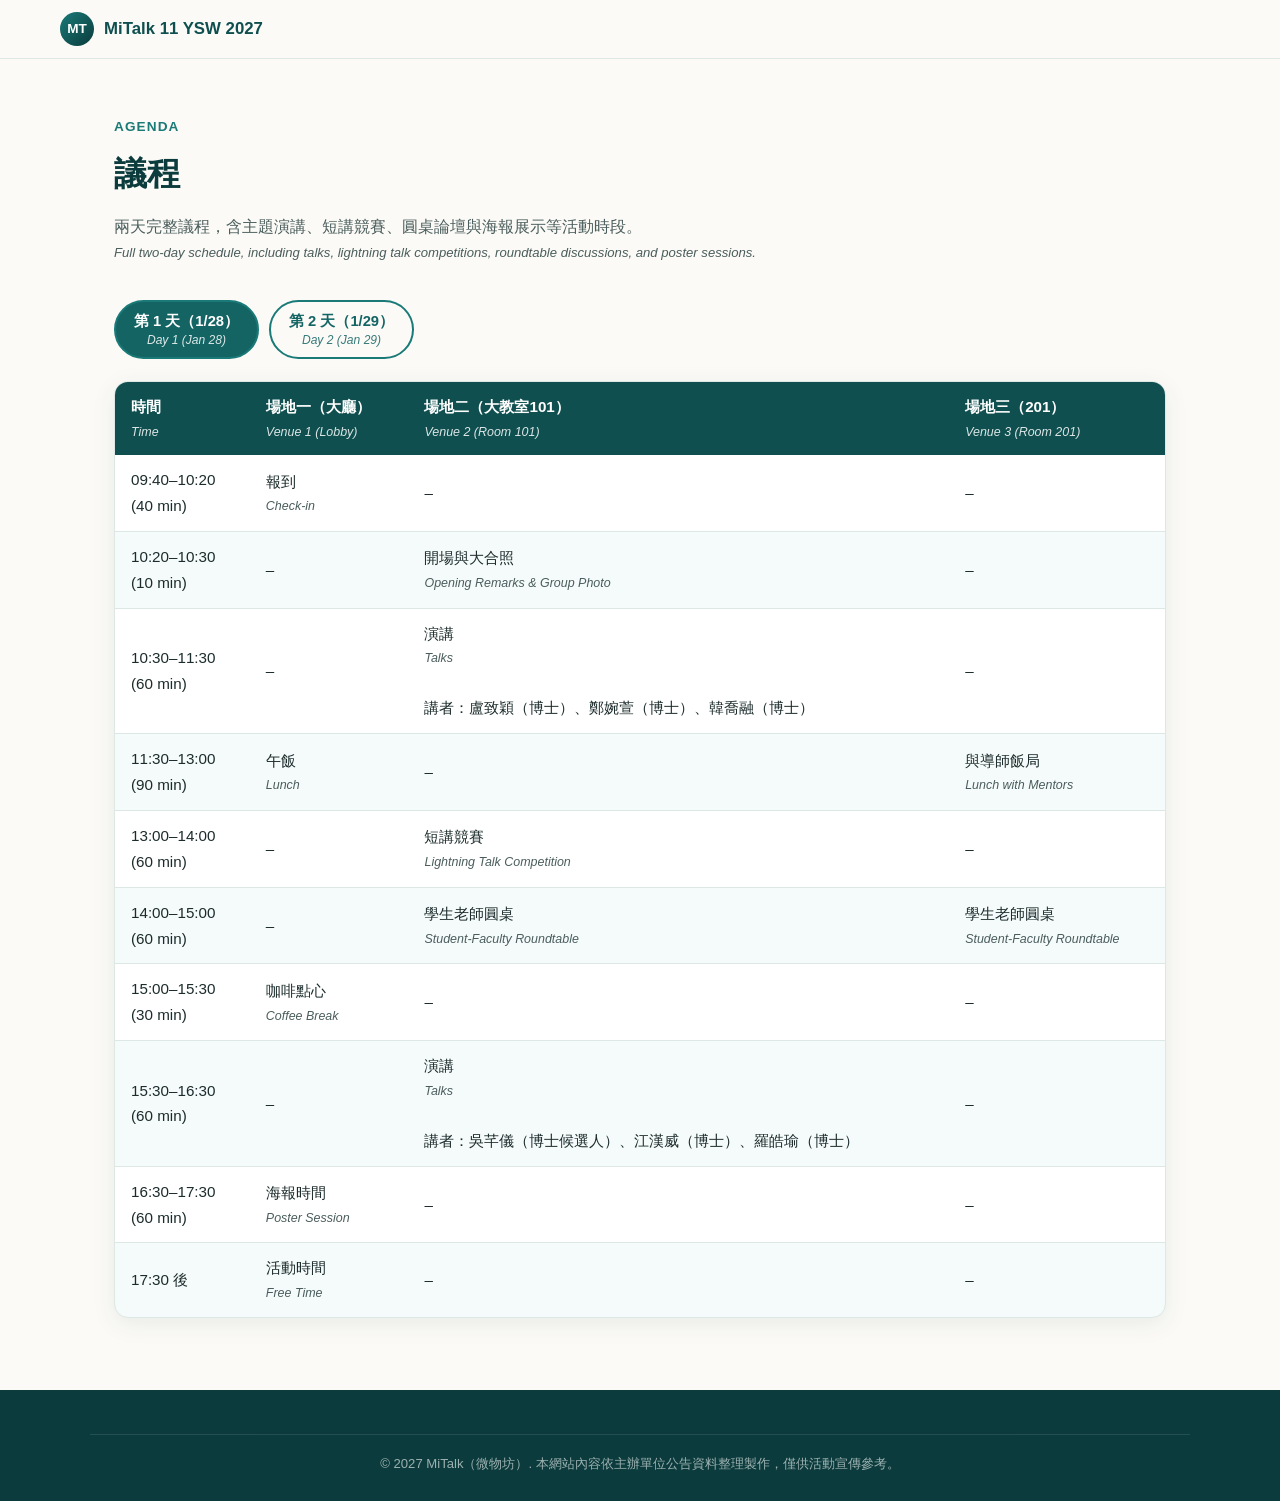
==== agenda.html @ 575a6c72 "Add files via upload" ====
<!DOCTYPE html>
<html lang="zh-Hant">
<head>
<meta charset="UTF-8">
<meta name="viewport" content="width=device-width, initial-scale=1.0">
<title>議程｜2027 MiTalk 11 Young Scientist Workshop</title>
<meta name="description" content="MiTalk 11 Young Scientist Workshop 完整議程，2027.01.28–01.29 於國立臺灣大學博雅教學館舉辦。">
<link rel="stylesheet" href="style.css">
</head>
<body>

<header class="site-header">
  <div class="nav-wrap">
    <a href="index.html" class="brand">
      <span class="logo-dot">MT</span>
      <span>MiTalk 11 <br style="display:none">YSW 2027</span>
    </a>
    <!-- 網站正式公開後再取消註解，恢復這個返回首頁按鈕 -->
    <!-- <a href="index.html" class="btn btn-outline-teal" style="padding:8px 16px; font-size:0.88rem;">← 返回首頁</a> -->
  </div>
</header>

<section id="agenda" style="padding-top:56px;">
  <div class="container">
    <div class="section-head">
      <span class="section-tag">Agenda</span>
      <h2>議程</h2>
      <p>兩天完整議程，含主題演講、短講競賽、圓桌論壇與海報展示等活動時段。<span class="en">Full two-day schedule, including talks, lightning talk competitions, roundtable discussions, and poster sessions.</span></p>
    </div>

    <div class="tabs" role="tablist">
      <button class="tab-btn active" data-tab="day1">第 1 天（1/28）<span class="en">Day 1 (Jan 28)</span></button>
      <button class="tab-btn" data-tab="day2">第 2 天（1/29）<span class="en">Day 2 (Jan 29)</span></button>
    </div>

    <div class="tab-panel active" id="day1">
      <div class="table-wrap">
        <table>
          <thead><tr><th>時間<span class="en">Time</span></th><th>場地一（大廳）<span class="en">Venue 1 (Lobby)</span></th><th>場地二（大教室101）<span class="en">Venue 2 (Room 101)</span></th><th>場地三（201）<span class="en">Venue 3 (Room 201)</span></th></tr></thead>
          <tbody>
            <tr><td>09:40–10:20<br>(40 min)</td><td>報到<span class="en">Check-in</span></td><td>–</td><td>–</td></tr>
            <tr><td>10:20–10:30<br>(10 min)</td><td>–</td><td>開場與大合照<span class="en">Opening Remarks &amp; Group Photo</span></td><td>–</td></tr>
            <tr><td>10:30–11:30<br>(60 min)</td><td>–</td><td>演講<span class="en">Talks</span><br>講者：盧致穎（博士）、鄭婉萱（博士）、韓喬融（博士）</td><td>–</td></tr>
            <tr><td>11:30–13:00<br>(90 min)</td><td>午飯<span class="en">Lunch</span></td><td>–</td><td>與導師飯局<span class="en">Lunch with Mentors</span></td></tr>
            <tr><td>13:00–14:00<br>(60 min)</td><td>–</td><td>短講競賽<span class="en">Lightning Talk Competition</span></td><td>–</td></tr>
            <tr><td>14:00–15:00<br>(60 min)</td><td>–</td><td>學生老師圓桌<span class="en">Student-Faculty Roundtable</span></td><td>學生老師圓桌<span class="en">Student-Faculty Roundtable</span></td></tr>
            <tr><td>15:00–15:30<br>(30 min)</td><td>咖啡點心<span class="en">Coffee Break</span></td><td>–</td><td>–</td></tr>
            <tr><td>15:30–16:30<br>(60 min)</td><td>–</td><td>演講<span class="en">Talks</span><br>講者：吳芊儀（博士候選人）、江漢威（博士）、羅皓瑜（博士）</td><td>–</td></tr>
            <tr><td>16:30–17:30<br>(60 min)</td><td>海報時間<span class="en">Poster Session</span></td><td>–</td><td>–</td></tr>
            <tr><td>17:30 後</td><td>活動時間<span class="en">Free Time</span></td><td>–</td><td>–</td></tr>
          </tbody>
        </table>
      </div>
    </div>

    <div class="tab-panel" id="day2">
      <div class="table-wrap">
        <table>
          <thead><tr><th>時間<span class="en">Time</span></th><th>場地一（大廳）<span class="en">Venue 1 (Lobby)</span></th><th>場地二（大教室101）<span class="en">Venue 2 (Room 101)</span></th><th>場地三（201）<span class="en">Venue 3 (Room 201)</span></th></tr></thead>
          <tbody>
            <tr><td>09:30–10:00<br>(30 min)</td><td>報到<span class="en">Check-in</span></td><td>–</td><td>–</td></tr>
            <tr><td>10:00–11:00<br>(60 min)</td><td>–</td><td>演講<span class="en">Talks</span><br>講者：張珊齊（博士）、劉姿延（博士）、謝侑穎（博士）</td><td>–</td></tr>
            <tr><td>11:00–11:30<br>(30 min)</td><td>咖啡點心<span class="en">Coffee Break</span></td><td>–</td><td>–</td></tr>
            <tr><td>11:30–12:30<br>(60 min)</td><td>–</td><td>短講競賽<span class="en">Lightning Talk Competition</span></td><td>–</td></tr>
            <tr><td>12:30–13:30<br>(60 min)</td><td>午飯<span class="en">Lunch</span></td><td>–</td><td>–</td></tr>
            <tr><td>13:30–14:30<br>(60 min)</td><td>–</td><td>演講<span class="en">Talks</span><br>講者：曾宇霈（博士候選人）、簡思音（博士候選人）、陳韋廷（博士）</td><td>–</td></tr>
            <tr><td>14:30–15:30<br>(60 min)</td><td>海報時間<span class="en">Poster Session</span></td><td>–</td><td>–</td></tr>
            <tr><td>15:30–16:00<br>(30 min)</td><td>咖啡點心<span class="en">Coffee Break</span></td><td>–</td><td>–</td></tr>
            <tr><td>16:00–16:30<br>(30 min)</td><td>–</td><td>學生主持沙龍<span class="en">Student-Led Salon</span></td><td>–</td></tr>
            <tr><td>16:30–16:45<br>(15 min)</td><td>–</td><td>頒獎典禮與閉幕式<span class="en">Awards Ceremony &amp; Closing</span></td><td>–</td></tr>
          </tbody>
        </table>
      </div>
    </div>
  </div>
</section>

<footer>
  <div class="container footer-bottom">
    © 2027 MiTalk（微物坊）. 本網站內容依主辦單位公告資料整理製作，僅供活動宣傳參考。
  </div>
</footer>

<script src="script.js"></script>
</body>
</html>
---- style.css ----
:root {
  --teal-900: #0b3b3c;
  --teal-800: #0f4f4f;
  --teal-700: #146464;
  --teal-600: #1a7a78;
  --teal-500: #219a92;
  --teal-100: #e3f4f1;
  --amber-500: #e0a72e;
  --amber-600: #c8891a;
  --ink: #1c2b2b;
  --ink-soft: #4a5d5c;
  --paper: #fbfaf6;
  --card: #ffffff;
  --line: #dde7e4;
  --radius: 14px;
  --shadow: 0 6px 24px rgba(11, 59, 60, 0.08);
  --shadow-lg: 0 16px 40px rgba(11, 59, 60, 0.14);
}

* { box-sizing: border-box; }

html { scroll-behavior: smooth; }

body {
  margin: 0;
  font-family: "Noto Sans TC", "PingFang TC", "Microsoft JhengHei", -apple-system, BlinkMacSystemFont, sans-serif;
  color: var(--ink);
  background: var(--paper);
  line-height: 1.7;
}

img { max-width: 100%; display: block; }

a { color: inherit; }

.container {
  max-width: 1100px;
  margin: 0 auto;
  padding: 0 24px;
}

/* ---------- Header / Nav ---------- */
.site-header {
  position: sticky;
  top: 0;
  z-index: 100;
  background: rgba(251, 250, 246, 0.92);
  backdrop-filter: blur(8px);
  border-bottom: 1px solid var(--line);
}

.nav-wrap {
  max-width: 1200px;
  margin: 0 auto;
  padding: 12px 20px;
  display: flex;
  align-items: center;
  justify-content: space-between;
  gap: 16px;
}

.brand {
  display: flex;
  align-items: center;
  gap: 10px;
  font-weight: 700;
  font-size: 1.05rem;
  color: var(--teal-800);
  text-decoration: none;
  white-space: nowrap;
}

.brand .logo-dot {
  width: 34px;
  height: 34px;
  border-radius: 50%;
  background: linear-gradient(135deg, var(--teal-600), var(--teal-900));
  display: flex;
  align-items: center;
  justify-content: center;
  color: #fff;
  font-size: 0.85rem;
  font-weight: 800;
  flex-shrink: 0;
}

.nav-links {
  list-style: none;
  display: flex;
  flex-wrap: wrap;
  gap: 4px;
  margin: 0;
  padding: 0;
  font-size: 0.92rem;
}

.nav-links a {
  display: inline-block;
  padding: 8px 12px;
  border-radius: 8px;
  text-decoration: none;
  color: var(--ink-soft);
  font-weight: 500;
  transition: background 0.15s, color 0.15s;
}

.nav-links a:hover,
.nav-links a.active {
  background: var(--teal-100);
  color: var(--teal-800);
}

.nav-toggle {
  display: none;
  background: none;
  border: 1px solid var(--line);
  border-radius: 8px;
  padding: 8px 10px;
  cursor: pointer;
}

/* ---------- Hero ---------- */
.hero {
  background:
    radial-gradient(1200px 500px at 15% -10%, rgba(33, 154, 146, 0.25), transparent 60%),
    linear-gradient(160deg, var(--teal-900), var(--teal-700) 60%, var(--teal-600));
  color: #fff;
  padding: 76px 0 60px;
}

.hero-inner {
  max-width: 1100px;
  margin: 0 auto;
  padding: 0 24px;
}

.eyebrow {
  display: inline-block;
  background: rgba(255, 255, 255, 0.14);
  border: 1px solid rgba(255, 255, 255, 0.3);
  padding: 6px 14px;
  border-radius: 999px;
  font-size: 0.82rem;
  letter-spacing: 0.03em;
  margin-bottom: 18px;
}

.hero h1 {
  font-size: clamp(2rem, 4.2vw, 3.1rem);
  margin: 0 0 10px;
  line-height: 1.25;
  font-weight: 800;
}

.hero .subtitle {
  font-size: 1.15rem;
  opacity: 0.92;
  margin: 0 0 28px;
  max-width: 640px;
}

.hero-meta {
  display: flex;
  flex-wrap: wrap;
  gap: 14px;
  margin-bottom: 30px;
}

.meta-pill {
  display: flex;
  align-items: center;
  gap: 8px;
  background: rgba(255, 255, 255, 0.1);
  border: 1px solid rgba(255, 255, 255, 0.22);
  padding: 10px 16px;
  border-radius: 10px;
  font-size: 0.92rem;
}

.meta-pill b { font-weight: 700; }

.hero-cta {
  display: flex;
  flex-wrap: wrap;
  gap: 14px;
}

.btn {
  display: inline-flex;
  align-items: center;
  gap: 8px;
  padding: 12px 22px;
  border-radius: 10px;
  font-weight: 700;
  font-size: 0.96rem;
  text-decoration: none;
  border: 2px solid transparent;
  cursor: pointer;
  transition: transform 0.15s, box-shadow 0.15s, background 0.15s;
}

.btn:hover { transform: translateY(-2px); }

.btn-primary {
  background: var(--amber-500);
  color: var(--teal-900);
  box-shadow: 0 8px 20px rgba(224, 167, 46, 0.35);
}

.btn-primary:hover { background: var(--amber-600); }

.btn-ghost {
  background: transparent;
  border-color: rgba(255, 255, 255, 0.5);
  color: #fff;
}

.btn-ghost:hover { background: rgba(255, 255, 255, 0.12); }

.btn-outline-teal {
  background: transparent;
  border-color: var(--teal-600);
  color: var(--teal-700);
}

.btn-outline-teal:hover { background: var(--teal-100); }

/* ---------- Sections ---------- */
section { padding: 72px 0; }

section.alt { background: var(--teal-100); }

.section-head {
  margin-bottom: 36px;
  max-width: 720px;
}

.section-tag {
  color: var(--teal-600);
  font-weight: 700;
  font-size: 0.85rem;
  letter-spacing: 0.08em;
  text-transform: uppercase;
  margin-bottom: 8px;
  display: block;
}

.section-head h2 {
  font-size: clamp(1.5rem, 2.6vw, 2.1rem);
  margin: 0 0 10px;
  color: var(--teal-900);
}

.section-head p {
  color: var(--ink-soft);
  margin: 0;
}

/* ---------- Cards / Grid ---------- */
.grid {
  display: grid;
  gap: 20px;
}

.grid-3 { grid-template-columns: repeat(3, 1fr); }
.grid-2 { grid-template-columns: repeat(2, 1fr); }

@media (max-width: 860px) {
  .grid-3, .grid-2 { grid-template-columns: 1fr; }
}

.card {
  background: var(--card);
  border: 1px solid var(--line);
  border-radius: var(--radius);
  padding: 24px;
  box-shadow: var(--shadow);
}

.card h3 {
  margin: 0 0 10px;
  color: var(--teal-800);
  font-size: 1.1rem;
}

.overview-card {
  padding: 36px;
}

.overview-card h3 {
  font-size: 1.5rem;
  margin-bottom: 16px;
}

.overview-card .day-tag {
  font-size: 0.95rem;
  padding: 6px 16px;
  margin-bottom: 18px;
}

.overview-card ul {
  font-size: 1.15rem;
  line-height: 1.9;
  padding-left: 22px;
}

.overview-card ul li {
  margin-bottom: 10px;
}

.card .day-tag {
  display: inline-block;
  background: var(--teal-800);
  color: #fff;
  font-size: 0.78rem;
  font-weight: 700;
  padding: 4px 10px;
  border-radius: 999px;
  margin-bottom: 12px;
}

.card ul { margin: 0; padding-left: 18px; color: var(--ink-soft); }
.card ul li { margin-bottom: 6px; }

/* ---------- Table ---------- */
.table-wrap {
  overflow-x: auto;
  background: var(--card);
  border: 1px solid var(--line);
  border-radius: var(--radius);
  box-shadow: var(--shadow);
}

table {
  width: 100%;
  border-collapse: collapse;
  font-size: 0.95rem;
  min-width: 480px;
}

thead th {
  background: var(--teal-800);
  color: #fff;
  text-align: left;
  padding: 12px 16px;
  font-weight: 700;
  white-space: nowrap;
}

tbody td {
  padding: 12px 16px;
  border-bottom: 1px solid var(--line);
  color: var(--ink);
}

tbody tr:last-child td { border-bottom: none; }

tbody tr:nth-child(even) { background: rgba(33, 154, 146, 0.045); }

/* ---------- Agenda tabs ---------- */
.tabs {
  display: flex;
  gap: 10px;
  flex-wrap: wrap;
  margin-bottom: 22px;
}

.tab-btn {
  padding: 10px 18px;
  border-radius: 999px;
  border: 2px solid var(--teal-600);
  background: transparent;
  color: var(--teal-700);
  font-weight: 700;
  cursor: pointer;
  font-size: 0.92rem;
}

.tab-btn.active {
  background: var(--teal-700);
  color: #fff;
}

.tab-panel { display: none; }
.tab-panel.active { display: block; }

/* ---------- Speakers ---------- */
.speaker-group { margin-bottom: 34px; }

.speaker-group h3 {
  color: var(--teal-700);
  border-left: 4px solid var(--amber-500);
  padding-left: 12px;
  margin-bottom: 20px;
  font-size: 1.25rem;
}

#speakers .grid-2 {
  gap: 24px;
}

.speaker-card {
  background: var(--card);
  border: 1px solid var(--line);
  border-radius: 14px;
  padding: 22px 24px;
  display: flex;
  gap: 20px;
  align-items: center;
  box-shadow: var(--shadow);
}

.speaker-avatar {
  width: 96px;
  height: 96px;
  border-radius: 50%;
  background: linear-gradient(135deg, var(--teal-500), var(--teal-800));
  color: #fff;
  display: flex;
  align-items: center;
  justify-content: center;
  font-weight: 800;
  font-size: 1.6rem;
  flex-shrink: 0;
  overflow: hidden;
}

.speaker-avatar img {
  width: 100%;
  height: 100%;
  object-fit: cover;
}

.speaker-name { font-weight: 700; color: var(--teal-900); font-size: 1.25rem; }
.speaker-role { font-size: 1.05rem; color: var(--ink-soft); margin-top: 4px; }

.en {
  display: block;
  font-size: 0.82em;
  font-style: italic;
  color: var(--ink-soft);
  font-weight: 400;
  margin-top: 2px;
}

th .en, .btn .en, .day-tag .en, .tab-btn .en {
  color: inherit;
  opacity: 0.85;
}

.note-box {
  background: #fff7e6;
  border: 1px solid #f0d68a;
  color: #6b5310;
  padding: 14px 18px;
  border-radius: 10px;
  font-size: 0.9rem;
  margin-top: 18px;
}

/* ---------- Location ---------- */
.map-embed {
  border-radius: var(--radius);
  overflow: hidden;
  border: 1px solid var(--line);
  box-shadow: var(--shadow);
  aspect-ratio: 16/10;
}

.map-embed iframe { width: 100%; height: 100%; border: 0; }

.info-list {
  list-style: none;
  padding: 0;
  margin: 0;
}

.info-list li {
  display: flex;
  gap: 12px;
  padding: 12px 0;
  border-bottom: 1px solid var(--line);
}

.info-list li:last-child { border-bottom: none; }

.info-list .icon {
  color: var(--teal-600);
  font-weight: 800;
  flex-shrink: 0;
}

/* ---------- Contact org ---------- */
.org-card h4 {
  color: var(--teal-900);
  margin: 0 0 10px;
  font-size: 1rem;
}

.org-card ul { list-style: none; padding: 0; margin: 0; }

.org-card li {
  padding: 8px 0;
  border-bottom: 1px dashed var(--line);
  color: var(--ink-soft);
  font-size: 0.94rem;
}

.org-card li:last-child { border-bottom: none; }

.org-card li b { color: var(--ink); }

/* ---------- Sponsors ---------- */
.sponsor-card {
  text-align: center;
}

.sponsor-mark {
  width: 56px;
  height: 56px;
  margin: 0 auto 12px;
  border-radius: 12px;
  background: var(--teal-100);
  color: var(--teal-700);
  display: flex;
  align-items: center;
  justify-content: center;
  font-weight: 800;
  font-size: 1.2rem;
}

/* ---------- CTA banner ---------- */
.cta-banner {
  background: linear-gradient(135deg, var(--teal-800), var(--teal-600));
  color: #fff;
  border-radius: 20px;
  padding: 44px 36px;
  text-align: center;
}

.cta-banner h2 { margin: 0 0 12px; font-size: 1.7rem; }
.cta-banner p { margin: 0 0 24px; opacity: 0.9; max-width: 560px; margin-left: auto; margin-right: auto; }
.cta-banner .hero-cta { justify-content: center; }

/* ---------- Photos ---------- */
.photo-placeholder {
  aspect-ratio: 4/3;
  border-radius: 12px;
  background: linear-gradient(135deg, var(--teal-100), #fff);
  border: 1px dashed var(--teal-500);
  display: flex;
  align-items: center;
  justify-content: center;
  color: var(--teal-600);
  font-size: 0.85rem;
  text-align: center;
  padding: 10px;
}

/* ---------- Footer ---------- */
footer {
  background: var(--teal-900);
  color: rgba(255, 255, 255, 0.85);
  padding: 44px 0 26px;
  font-size: 0.9rem;
}

footer .footer-grid {
  display: grid;
  grid-template-columns: 2fr 1fr 1fr;
  gap: 30px;
  margin-bottom: 26px;
}

@media (max-width: 720px) {
  footer .footer-grid { grid-template-columns: 1fr; }
}

footer h4 {
  color: #fff;
  margin: 0 0 12px;
  font-size: 0.95rem;
}

footer ul { list-style: none; padding: 0; margin: 0; }
footer li { margin-bottom: 8px; }
footer a { text-decoration: none; opacity: 0.85; }
footer a:hover { opacity: 1; text-decoration: underline; }

.footer-bottom {
  border-top: 1px solid rgba(255, 255, 255, 0.15);
  padding-top: 18px;
  font-size: 0.82rem;
  opacity: 0.7;
  text-align: center;
}

/* ---------- Responsive nav ---------- */
@media (max-width: 980px) {
  .nav-toggle { display: inline-flex; }
  .nav-links {
    position: absolute;
    top: 100%;
    left: 0;
    right: 0;
    background: var(--paper);
    flex-direction: column;
    padding: 10px 20px 18px;
    border-bottom: 1px solid var(--line);
    display: none;
  }
  .nav-links.open { display: flex; }
  .nav-links a { width: 100%; }
}

.pill-list {
  display: flex;
  flex-wrap: wrap;
  gap: 10px;
  margin-top: 14px;
}

.pill {
  background: var(--teal-100);
  color: var(--teal-800);
  font-size: 0.85rem;
  font-weight: 600;
  padding: 6px 12px;
  border-radius: 999px;
}

.two-col {
  display: grid;
  grid-template-columns: 1.1fr 0.9fr;
  gap: 30px;
  align-items: start;
}

@media (max-width: 860px) {
  .two-col { grid-template-columns: 1fr; }
}
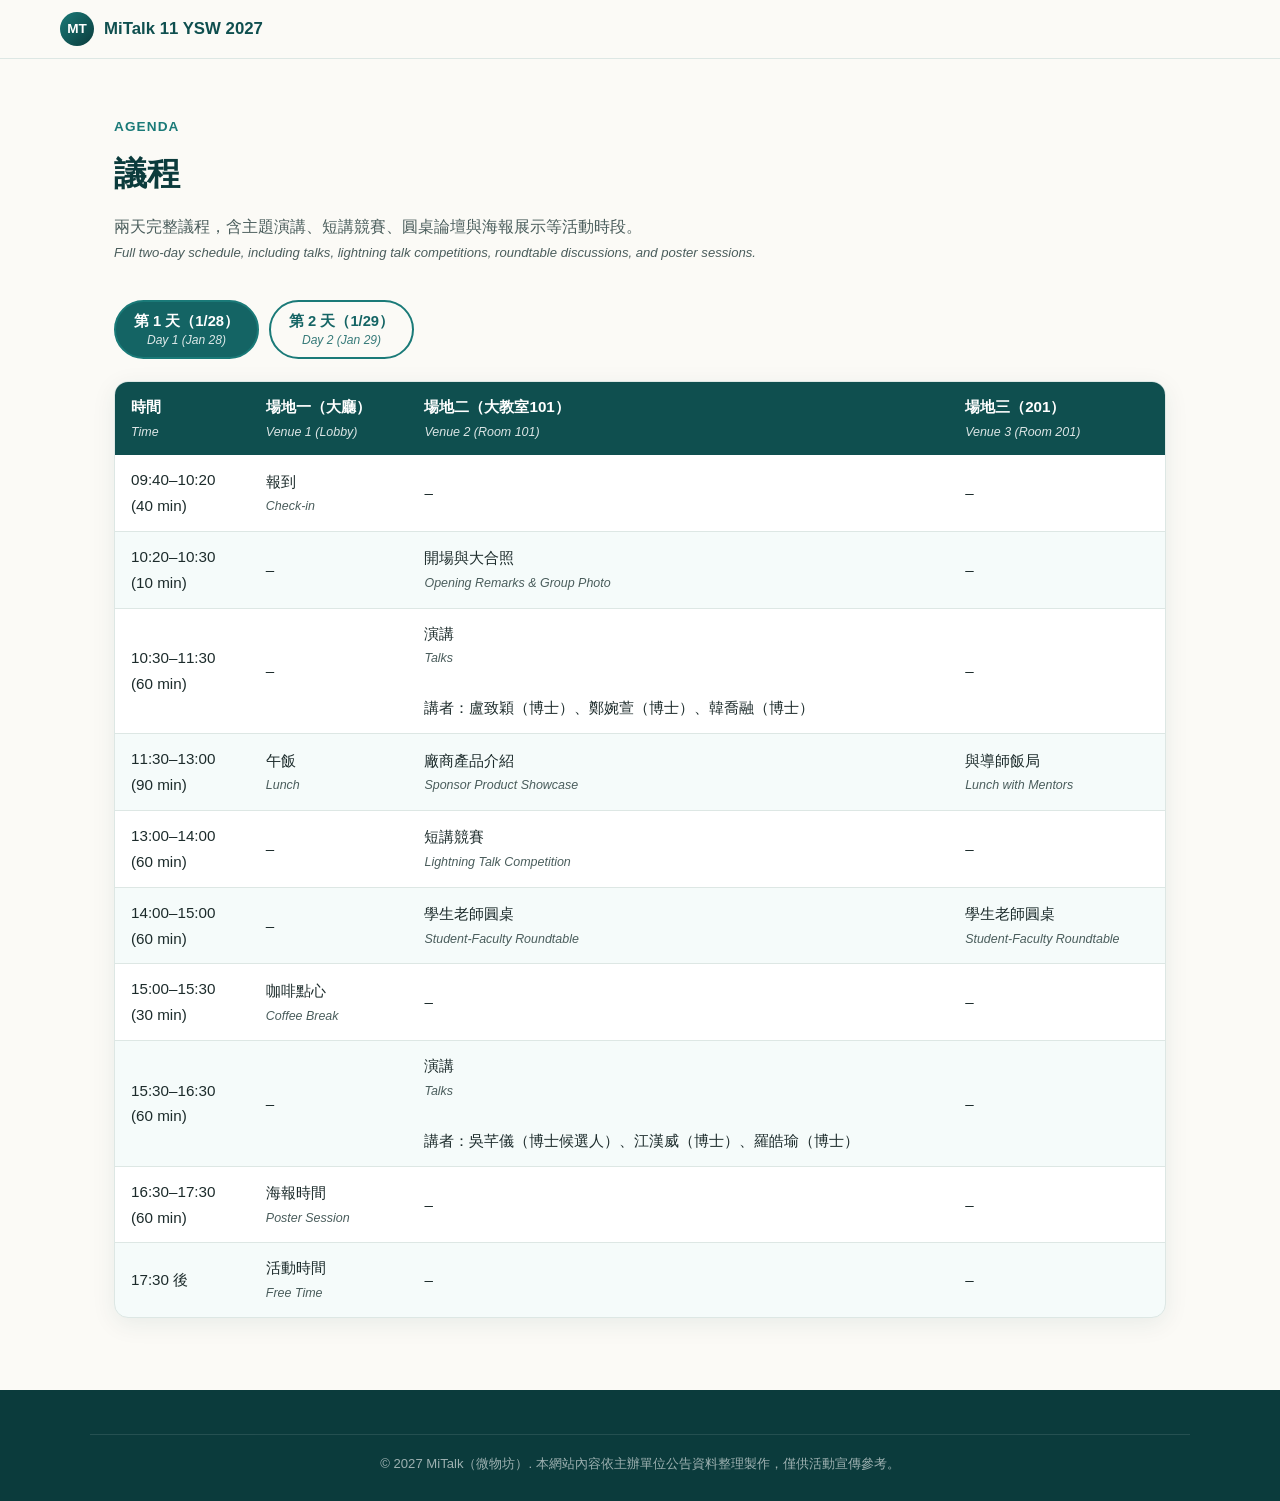
==== commit c6a1f303: "Add files via upload" ====
--- a/agenda.html
+++ b/agenda.html
@@ -41,7 +41,7 @@
             <tr><td>09:40–10:20<br>(40 min)</td><td>報到<span class="en">Check-in</span></td><td>–</td><td>–</td></tr>
             <tr><td>10:20–10:30<br>(10 min)</td><td>–</td><td>開場與大合照<span class="en">Opening Remarks &amp; Group Photo</span></td><td>–</td></tr>
             <tr><td>10:30–11:30<br>(60 min)</td><td>–</td><td>演講<span class="en">Talks</span><br>講者：盧致穎（博士）、鄭婉萱（博士）、韓喬融（博士）</td><td>–</td></tr>
-            <tr><td>11:30–13:00<br>(90 min)</td><td>午飯<span class="en">Lunch</span></td><td>–</td><td>與導師飯局<span class="en">Lunch with Mentors</span></td></tr>
+            <tr><td>11:30–13:00<br>(90 min)</td><td>午飯<span class="en">Lunch</span></td><td>廠商產品介紹<span class="en">Sponsor Product Showcase</span></td><td>與導師飯局<span class="en">Lunch with Mentors</span></td></tr>
             <tr><td>13:00–14:00<br>(60 min)</td><td>–</td><td>短講競賽<span class="en">Lightning Talk Competition</span></td><td>–</td></tr>
             <tr><td>14:00–15:00<br>(60 min)</td><td>–</td><td>學生老師圓桌<span class="en">Student-Faculty Roundtable</span></td><td>學生老師圓桌<span class="en">Student-Faculty Roundtable</span></td></tr>
             <tr><td>15:00–15:30<br>(30 min)</td><td>咖啡點心<span class="en">Coffee Break</span></td><td>–</td><td>–</td></tr>
@@ -62,7 +62,7 @@
             <tr><td>10:00–11:00<br>(60 min)</td><td>–</td><td>演講<span class="en">Talks</span><br>講者：張珊齊（博士）、劉姿延（博士）、謝侑穎（博士）</td><td>–</td></tr>
             <tr><td>11:00–11:30<br>(30 min)</td><td>咖啡點心<span class="en">Coffee Break</span></td><td>–</td><td>–</td></tr>
             <tr><td>11:30–12:30<br>(60 min)</td><td>–</td><td>短講競賽<span class="en">Lightning Talk Competition</span></td><td>–</td></tr>
-            <tr><td>12:30–13:30<br>(60 min)</td><td>午飯<span class="en">Lunch</span></td><td>–</td><td>–</td></tr>
+            <tr><td>12:30–13:30<br>(60 min)</td><td>午飯<span class="en">Lunch</span></td><td>廠商產品介紹<span class="en">Sponsor Product Showcase</span></td><td>–</td></tr>
             <tr><td>13:30–14:30<br>(60 min)</td><td>–</td><td>演講<span class="en">Talks</span><br>講者：曾宇霈（博士候選人）、簡思音（博士候選人）、陳韋廷（博士）</td><td>–</td></tr>
             <tr><td>14:30–15:30<br>(60 min)</td><td>海報時間<span class="en">Poster Session</span></td><td>–</td><td>–</td></tr>
             <tr><td>15:30–16:00<br>(30 min)</td><td>咖啡點心<span class="en">Coffee Break</span></td><td>–</td><td>–</td></tr>
--- a/style.css
+++ b/style.css
@@ -121,11 +121,28 @@
 
 /* ---------- Hero ---------- */
 .hero {
-  background:
-    radial-gradient(1200px 500px at 15% -10%, rgba(33, 154, 146, 0.25), transparent 60%),
-    linear-gradient(160deg, var(--teal-900), var(--teal-700) 60%, var(--teal-600));
-  color: #fff;
-  padding: 76px 0 60px;
+  background: rgb(239, 239, 239);
+  color: var(--teal-900);
+}
+
+.hero-banner-img {
+  display: block;
+  width: 100%;
+  height: auto;
+  -webkit-mask-image: linear-gradient(to bottom, black 0%, black 85%, transparent 100%);
+  mask-image: linear-gradient(to bottom, black 0%, black 85%, transparent 100%);
+}
+
+.sr-only {
+  position: absolute;
+  width: 1px;
+  height: 1px;
+  padding: 0;
+  margin: -1px;
+  overflow: hidden;
+  clip: rect(0, 0, 0, 0);
+  white-space: nowrap;
+  border: 0;
 }
 
 .hero-inner {
@@ -134,15 +151,22 @@
   padding: 0 24px;
 }
 
+.hero-bottom {
+  width: 100%;
+  padding: 32px 0 44px;
+}
+
 .eyebrow {
   display: inline-block;
-  background: rgba(255, 255, 255, 0.14);
-  border: 1px solid rgba(255, 255, 255, 0.3);
+  background: rgba(11, 59, 60, 0.08);
+  border: 1px solid rgba(11, 59, 60, 0.3);
+  color: var(--teal-800);
   padding: 6px 14px;
   border-radius: 999px;
   font-size: 0.82rem;
   letter-spacing: 0.03em;
   margin-bottom: 18px;
+  font-weight: 600;
 }
 
 .hero h1 {
@@ -154,7 +178,8 @@
 
 .hero .subtitle {
   font-size: 1.15rem;
-  opacity: 0.92;
+  color: var(--teal-800);
+  font-weight: 600;
   margin: 0 0 28px;
   max-width: 640px;
 }
@@ -170,11 +195,13 @@
   display: flex;
   align-items: center;
   gap: 8px;
-  background: rgba(255, 255, 255, 0.1);
-  border: 1px solid rgba(255, 255, 255, 0.22);
+  background: rgba(255, 255, 255, 0.78);
+  border: 1px solid rgba(11, 59, 60, 0.18);
+  color: var(--teal-900);
   padding: 10px 16px;
   border-radius: 10px;
   font-size: 0.92rem;
+  box-shadow: 0 2px 10px rgba(11, 59, 60, 0.08);
 }
 
 .meta-pill b { font-weight: 700; }
@@ -210,12 +237,12 @@
 .btn-primary:hover { background: var(--amber-600); }
 
 .btn-ghost {
-  background: transparent;
-  border-color: rgba(255, 255, 255, 0.5);
-  color: #fff;
-}
-
-.btn-ghost:hover { background: rgba(255, 255, 255, 0.12); }
+  background: rgba(255, 255, 255, 0.6);
+  border-color: rgba(11, 59, 60, 0.35);
+  color: var(--teal-900);
+}
+
+.btn-ghost:hover { background: rgba(255, 255, 255, 0.85); }
 
 .btn-outline-teal {
   background: transparent;
